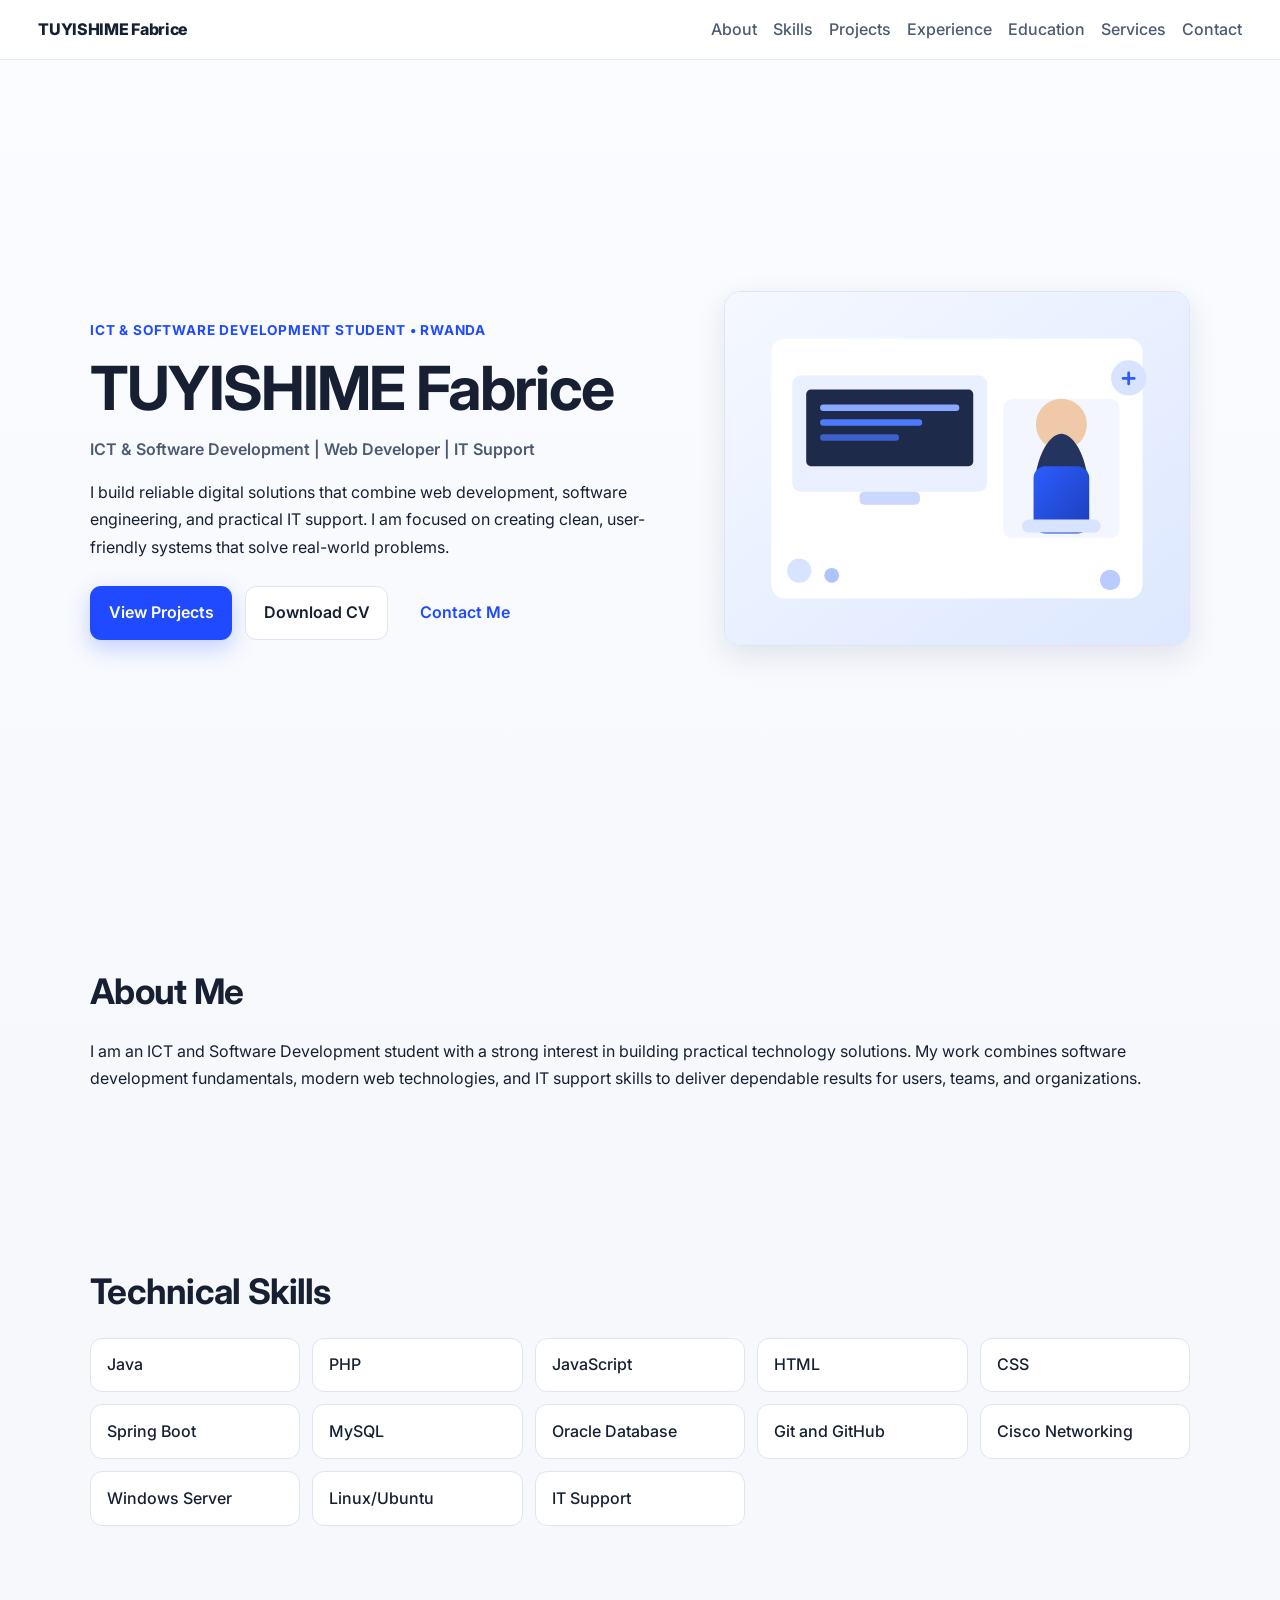
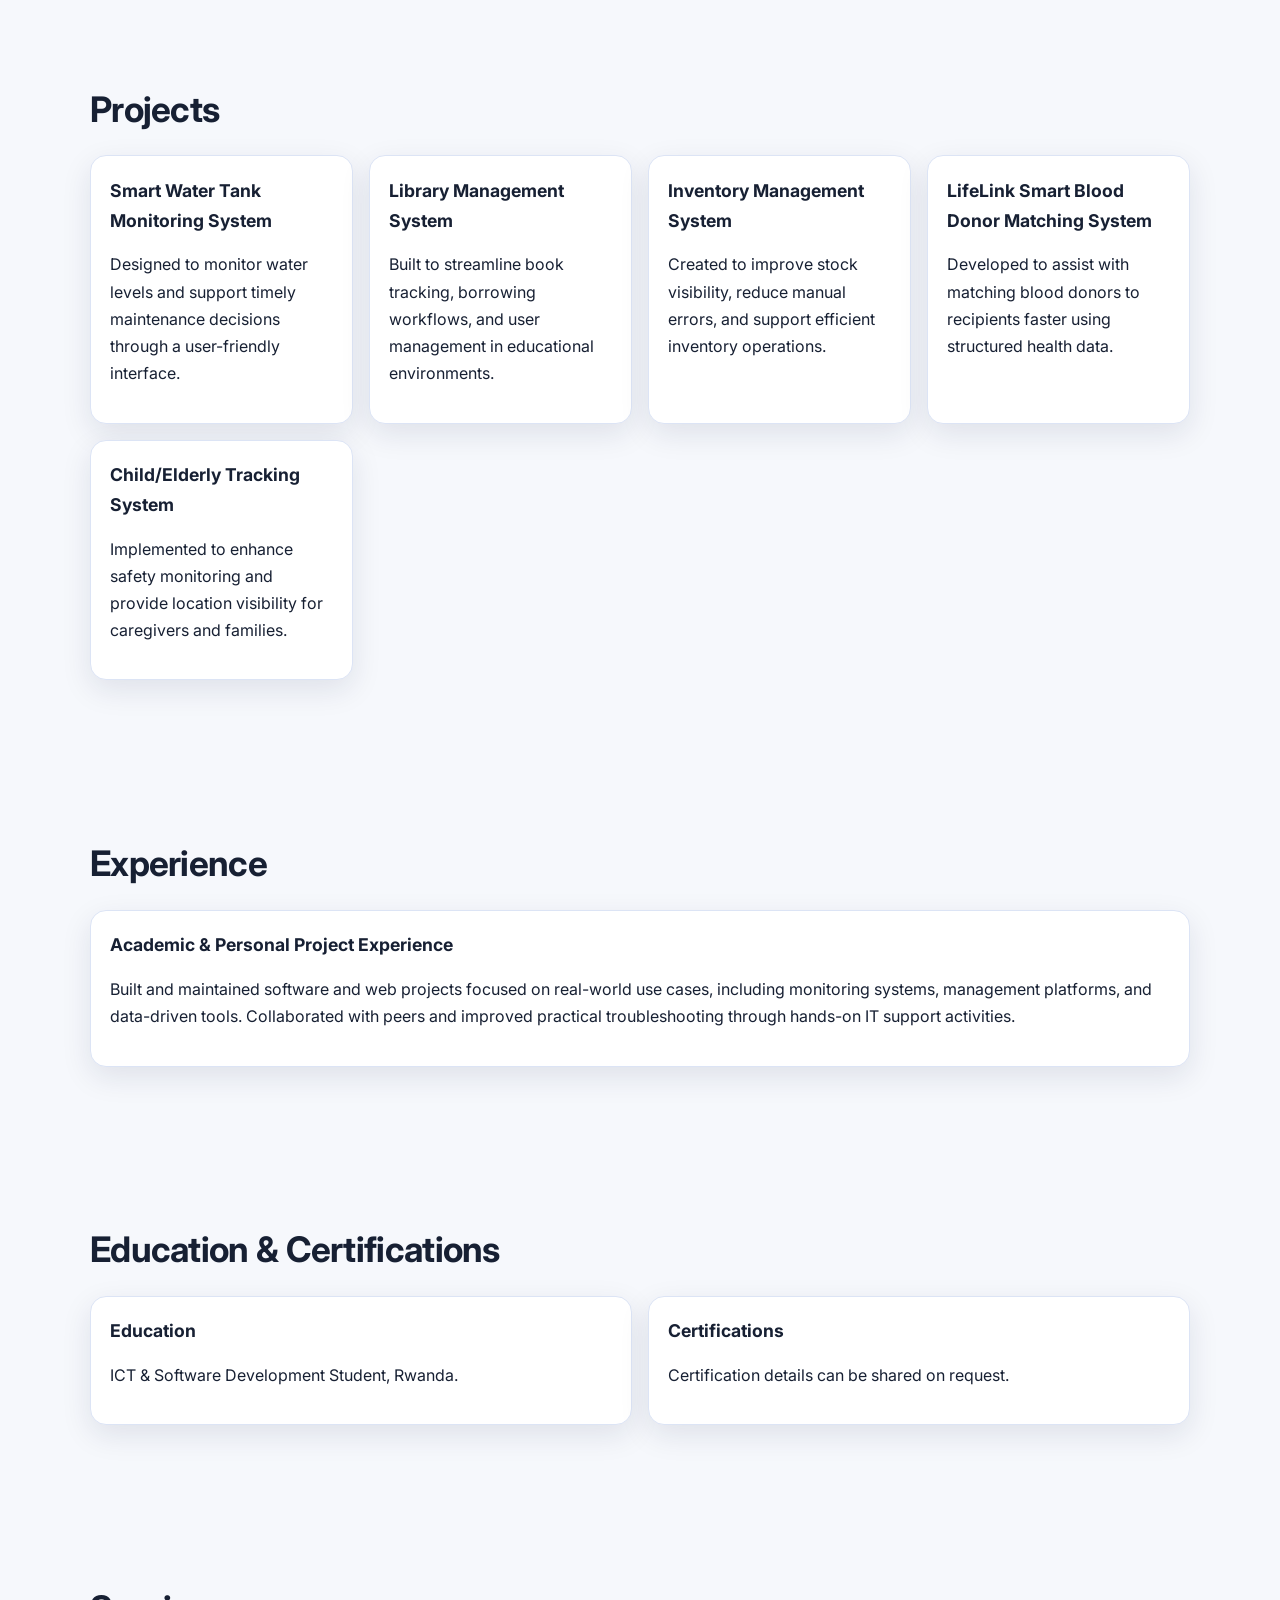
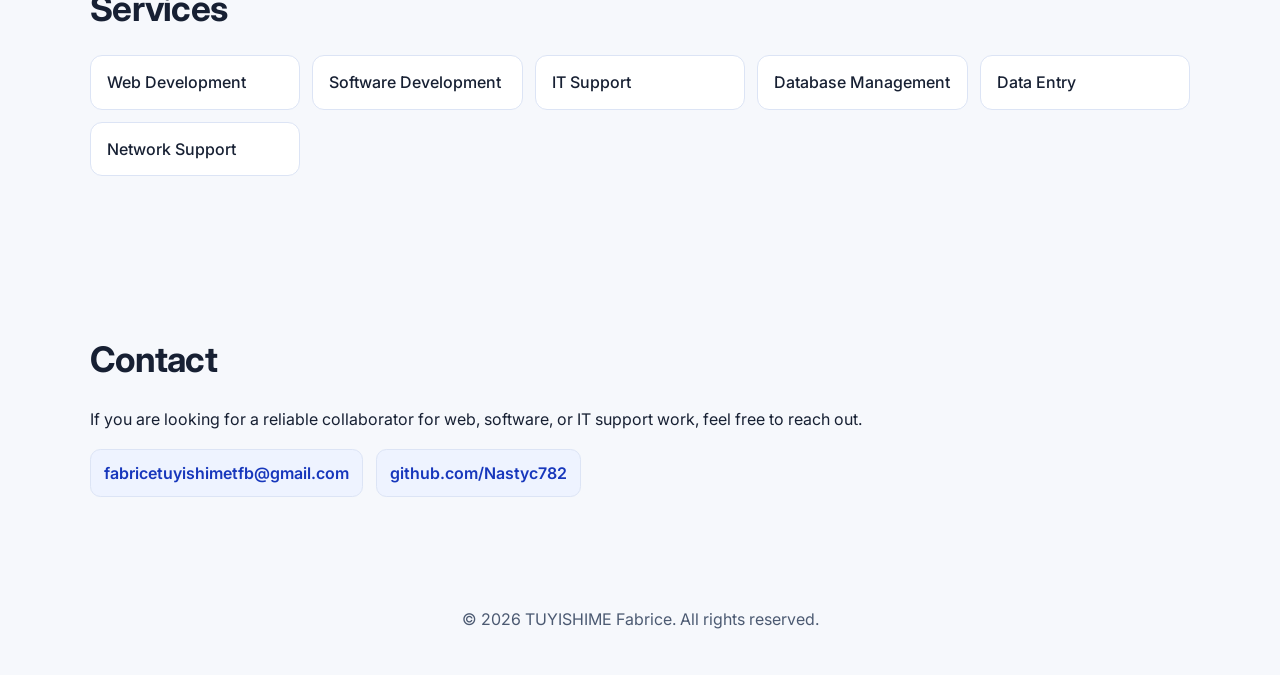
==== index.html @ d722f4a7 "Build responsive portfolio website with required sections Co-authored-by: Nastyc782 <197421012+Nasty" ====
<!DOCTYPE html>
<html lang="en">
<head>
  <meta charset="UTF-8" />
  <meta name="viewport" content="width=device-width, initial-scale=1.0" />
  <title>TUYISHIME Fabrice | ICT & Software Development Portfolio</title>
  <meta
    name="description"
    content="Professional portfolio of TUYISHIME Fabrice, ICT & Software Development student and web developer from Rwanda."
  />
  <link rel="preconnect" href="https://fonts.googleapis.com" />
  <link rel="preconnect" href="https://fonts.gstatic.com" crossorigin />
  <link
    href="https://fonts.googleapis.com/css2?family=Inter:wght@400;500;600;700;800&display=swap"
    rel="stylesheet"
  />
  <link rel="stylesheet" href="style.css" />
</head>
<body>
  <header class="site-header">
    <a class="brand" href="#hero">TUYISHIME Fabrice</a>
    <button class="menu-toggle" type="button" aria-expanded="false" aria-controls="primary-nav" aria-label="Toggle navigation">
      <span></span><span></span><span></span>
    </button>
    <nav id="primary-nav" class="primary-nav" aria-label="Primary">
      <a href="#about">About</a>
      <a href="#skills">Skills</a>
      <a href="#projects">Projects</a>
      <a href="#experience">Experience</a>
      <a href="#education">Education</a>
      <a href="#services">Services</a>
      <a href="#contact">Contact</a>
    </nav>
  </header>

  <main>
    <section id="hero" class="hero section">
      <div class="hero-content reveal">
        <p class="eyebrow">ICT & Software Development Student • Rwanda</p>
        <h1>TUYISHIME Fabrice</h1>
        <p class="role">ICT &amp; Software Development | Web Developer | IT Support</p>
        <p>
          I build reliable digital solutions that combine web development, software engineering, and practical IT support.
          I am focused on creating clean, user-friendly systems that solve real-world problems.
        </p>
        <div class="hero-actions">
          <a class="btn btn-primary" href="#projects">View Projects</a>
          <a class="btn btn-secondary" href="assets/TUYISHIME_Fabrice_CV.pdf" download>Download CV</a>
          <a class="btn btn-ghost" href="#contact">Contact Me</a>
        </div>
      </div>
      <div class="hero-image reveal" aria-hidden="true">
        <img src="assets/images/professional-it-office.svg" alt="TUYISHIME Fabrice in a professional IT office environment" />
      </div>
    </section>

    <section id="about" class="section reveal">
      <h2>About Me</h2>
      <p>
        I am an ICT and Software Development student with a strong interest in building practical technology solutions.
        My work combines software development fundamentals, modern web technologies, and IT support skills to deliver
        dependable results for users, teams, and organizations.
      </p>
    </section>

    <section id="skills" class="section reveal">
      <h2>Technical Skills</h2>
      <ul class="skills-grid">
        <li>Java</li>
        <li>PHP</li>
        <li>JavaScript</li>
        <li>HTML</li>
        <li>CSS</li>
        <li>Spring Boot</li>
        <li>MySQL</li>
        <li>Oracle Database</li>
        <li>Git and GitHub</li>
        <li>Cisco Networking</li>
        <li>Windows Server</li>
        <li>Linux/Ubuntu</li>
        <li>IT Support</li>
      </ul>
    </section>

    <section id="projects" class="section reveal">
      <h2>Projects</h2>
      <div class="cards-grid">
        <article class="card">
          <h3>Smart Water Tank Monitoring System</h3>
          <p>Designed to monitor water levels and support timely maintenance decisions through a user-friendly interface.</p>
        </article>
        <article class="card">
          <h3>Library Management System</h3>
          <p>Built to streamline book tracking, borrowing workflows, and user management in educational environments.</p>
        </article>
        <article class="card">
          <h3>Inventory Management System</h3>
          <p>Created to improve stock visibility, reduce manual errors, and support efficient inventory operations.</p>
        </article>
        <article class="card">
          <h3>LifeLink Smart Blood Donor Matching System</h3>
          <p>Developed to assist with matching blood donors to recipients faster using structured health data.</p>
        </article>
        <article class="card">
          <h3>Child/Elderly Tracking System</h3>
          <p>Implemented to enhance safety monitoring and provide location visibility for caregivers and families.</p>
        </article>
      </div>
    </section>

    <section id="experience" class="section reveal">
      <h2>Experience</h2>
      <div class="card">
        <h3>Academic &amp; Personal Project Experience</h3>
        <p>
          Built and maintained software and web projects focused on real-world use cases, including monitoring systems,
          management platforms, and data-driven tools. Collaborated with peers and improved practical troubleshooting
          through hands-on IT support activities.
        </p>
      </div>
    </section>

    <section id="education" class="section reveal">
      <h2>Education &amp; Certifications</h2>
      <div class="cards-grid">
        <article class="card">
          <h3>Education</h3>
          <p>ICT &amp; Software Development Student, Rwanda.</p>
        </article>
        <article class="card">
          <h3>Certifications</h3>
          <p>Certification details can be shared on request.</p>
        </article>
      </div>
    </section>

    <section id="services" class="section reveal">
      <h2>Services</h2>
      <ul class="services-list">
        <li>Web Development</li>
        <li>Software Development</li>
        <li>IT Support</li>
        <li>Database Management</li>
        <li>Data Entry</li>
        <li>Network Support</li>
      </ul>
    </section>

    <section id="contact" class="section reveal">
      <h2>Contact</h2>
      <p>If you are looking for a reliable collaborator for web, software, or IT support work, feel free to reach out.</p>
      <div class="contact-links">
        <a href="mailto:fabricetuyishimetfb@gmail.com">fabricetuyishimetfb@gmail.com</a>
        <a href="https://github.com/Nastyc782" target="_blank" rel="noreferrer">github.com/Nastyc782</a>
      </div>
    </section>
  </main>

  <footer class="site-footer">
    <p>© <span id="year"></span> TUYISHIME Fabrice. All rights reserved.</p>
  </footer>

  <script src="script.js" defer></script>
</body>
</html>
---- style.css ----
:root {
  color-scheme: light;
  --bg: #f6f8fc;
  --surface: #ffffff;
  --surface-alt: #eef3ff;
  --text: #172033;
  --text-soft: #4c5a72;
  --primary: #1f4aff;
  --primary-dark: #1737bc;
  --border: #dce4f5;
  --shadow: 0 10px 30px rgba(15, 31, 72, 0.1);
}

* {
  box-sizing: border-box;
}

html {
  scroll-behavior: smooth;
}

body {
  margin: 0;
  font-family: "Inter", system-ui, -apple-system, BlinkMacSystemFont, "Segoe UI", sans-serif;
  color: var(--text);
  background: linear-gradient(180deg, #fbfcff 0%, var(--bg) 30%, var(--bg) 100%);
  line-height: 1.7;
}

a {
  color: inherit;
  text-decoration: none;
}

.site-header {
  position: sticky;
  top: 0;
  z-index: 1000;
  display: flex;
  align-items: center;
  justify-content: space-between;
  gap: 1rem;
  padding: 1rem clamp(1rem, 3vw, 3rem);
  border-bottom: 1px solid rgba(220, 228, 245, 0.8);
  background: rgba(255, 255, 255, 0.92);
  backdrop-filter: blur(8px);
}

.brand {
  font-weight: 800;
  letter-spacing: -0.02em;
}

.primary-nav {
  display: flex;
  flex-wrap: wrap;
  justify-content: flex-end;
  gap: 1rem;
}

.primary-nav a {
  color: var(--text-soft);
  font-weight: 500;
  transition: color 0.2s ease;
}

.primary-nav a:hover,
.primary-nav a:focus-visible {
  color: var(--primary);
}

.menu-toggle {
  display: none;
  background: none;
  border: 0;
  padding: 0.2rem;
}

.menu-toggle span {
  display: block;
  width: 1.45rem;
  height: 2px;
  margin: 0.28rem 0;
  background: var(--text);
}

.section {
  width: min(1100px, 92vw);
  margin: 0 auto;
  padding: clamp(2.8rem, 6vw, 5rem) 0;
}

.section h2 {
  margin-top: 0;
  margin-bottom: 1rem;
  font-size: clamp(1.7rem, 2.8vw, 2.2rem);
  letter-spacing: -0.02em;
}

.hero {
  display: grid;
  grid-template-columns: 1.25fr 1fr;
  align-items: center;
  gap: clamp(1.5rem, 4vw, 3.5rem);
  min-height: calc(100vh - 75px);
}

.eyebrow {
  color: var(--primary);
  font-weight: 700;
  text-transform: uppercase;
  font-size: 0.85rem;
  letter-spacing: 0.06em;
}

h1 {
  margin: 0;
  font-size: clamp(2.1rem, 5vw, 3.8rem);
  line-height: 1.08;
  letter-spacing: -0.03em;
}

.role {
  margin: 0.9rem 0;
  font-weight: 600;
  color: var(--text-soft);
}

.hero-actions {
  margin-top: 1.6rem;
  display: flex;
  flex-wrap: wrap;
  gap: 0.8rem;
}

.btn {
  display: inline-flex;
  align-items: center;
  justify-content: center;
  padding: 0.75rem 1.1rem;
  border-radius: 0.7rem;
  border: 1px solid transparent;
  font-weight: 600;
  transition: transform 0.2s ease, box-shadow 0.2s ease, background-color 0.2s ease;
}

.btn:hover,
.btn:focus-visible {
  transform: translateY(-1px);
}

.btn-primary {
  background: var(--primary);
  color: #fff;
  box-shadow: 0 8px 22px rgba(31, 74, 255, 0.25);
}

.btn-primary:hover,
.btn-primary:focus-visible {
  background: var(--primary-dark);
}

.btn-secondary {
  border-color: var(--border);
  background: var(--surface);
}

.btn-ghost {
  color: var(--primary);
  background: transparent;
}

.hero-image img {
  width: 100%;
  border-radius: 1rem;
  box-shadow: var(--shadow);
  border: 1px solid var(--border);
}

.skills-grid,
.services-list {
  list-style: none;
  margin: 0;
  padding: 0;
  display: grid;
  grid-template-columns: repeat(auto-fit, minmax(180px, 1fr));
  gap: 0.75rem;
}

.skills-grid li,
.services-list li {
  background: var(--surface);
  border: 1px solid var(--border);
  border-radius: 0.75rem;
  padding: 0.8rem 1rem;
  font-weight: 500;
}

.cards-grid {
  display: grid;
  grid-template-columns: repeat(auto-fit, minmax(240px, 1fr));
  gap: 1rem;
}

.card {
  background: var(--surface);
  border: 1px solid var(--border);
  border-radius: 1rem;
  padding: 1.2rem;
  box-shadow: var(--shadow);
}

.card h3 {
  margin-top: 0;
  margin-bottom: 0.6rem;
  font-size: 1.1rem;
}

.contact-links {
  display: flex;
  flex-wrap: wrap;
  gap: 0.85rem;
  margin-top: 1rem;
}

.contact-links a {
  background: var(--surface-alt);
  color: var(--primary-dark);
  border: 1px solid var(--border);
  border-radius: 0.65rem;
  padding: 0.6rem 0.8rem;
  font-weight: 600;
}

.site-footer {
  text-align: center;
  color: var(--text-soft);
  padding: 1rem 0 1.6rem;
}

.reveal {
  opacity: 0;
  transform: translateY(18px);
  transition: opacity 0.55s ease, transform 0.55s ease;
}

.reveal.is-visible {
  opacity: 1;
  transform: translateY(0);
}

@media (max-width: 900px) {
  .hero {
    grid-template-columns: 1fr;
    min-height: auto;
    padding-top: 2.5rem;
  }

  .hero-image {
    order: -1;
  }
}

@media (max-width: 760px) {
  .menu-toggle {
    display: block;
  }

  .primary-nav {
    position: absolute;
    top: 100%;
    left: 0;
    right: 0;
    display: none;
    flex-direction: column;
    align-items: flex-start;
    padding: 1rem;
    background: #fff;
    border-bottom: 1px solid var(--border);
    box-shadow: 0 8px 20px rgba(21, 38, 85, 0.08);
  }

  .primary-nav.open {
    display: flex;
  }
}
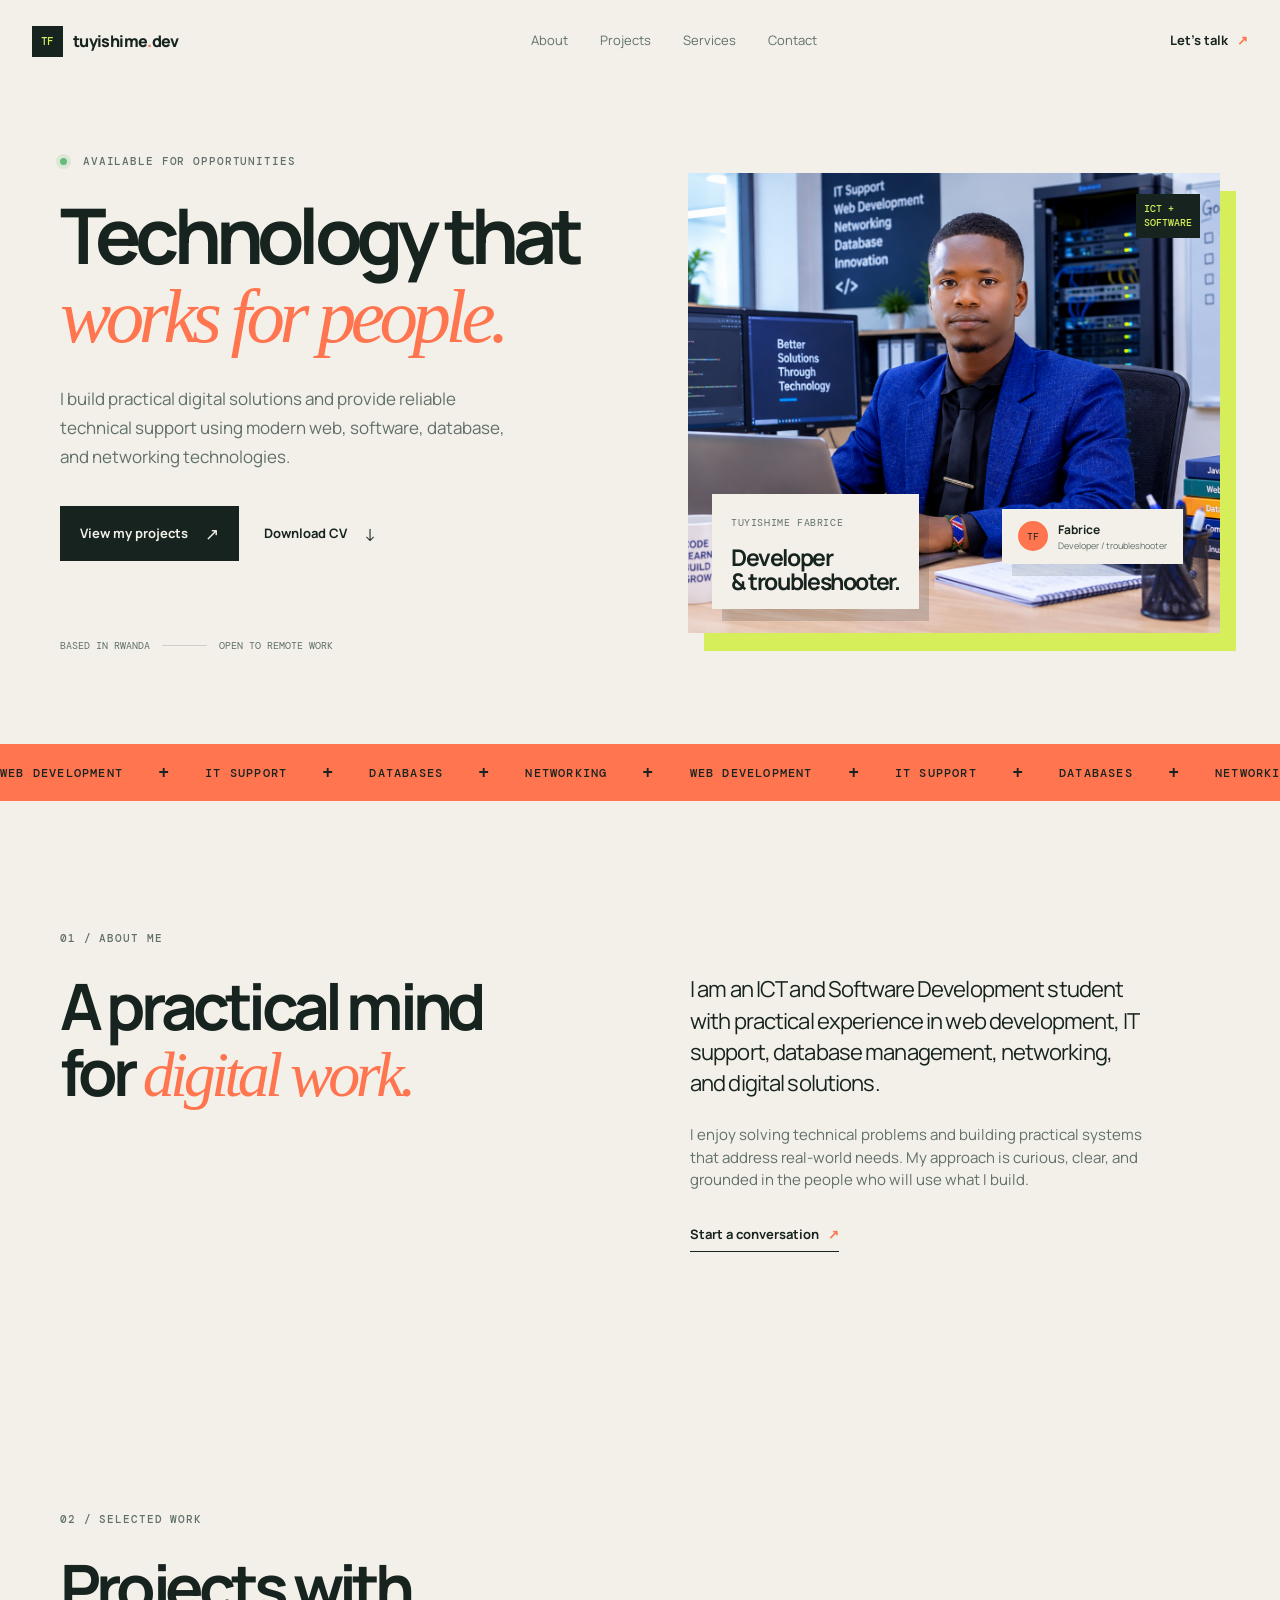
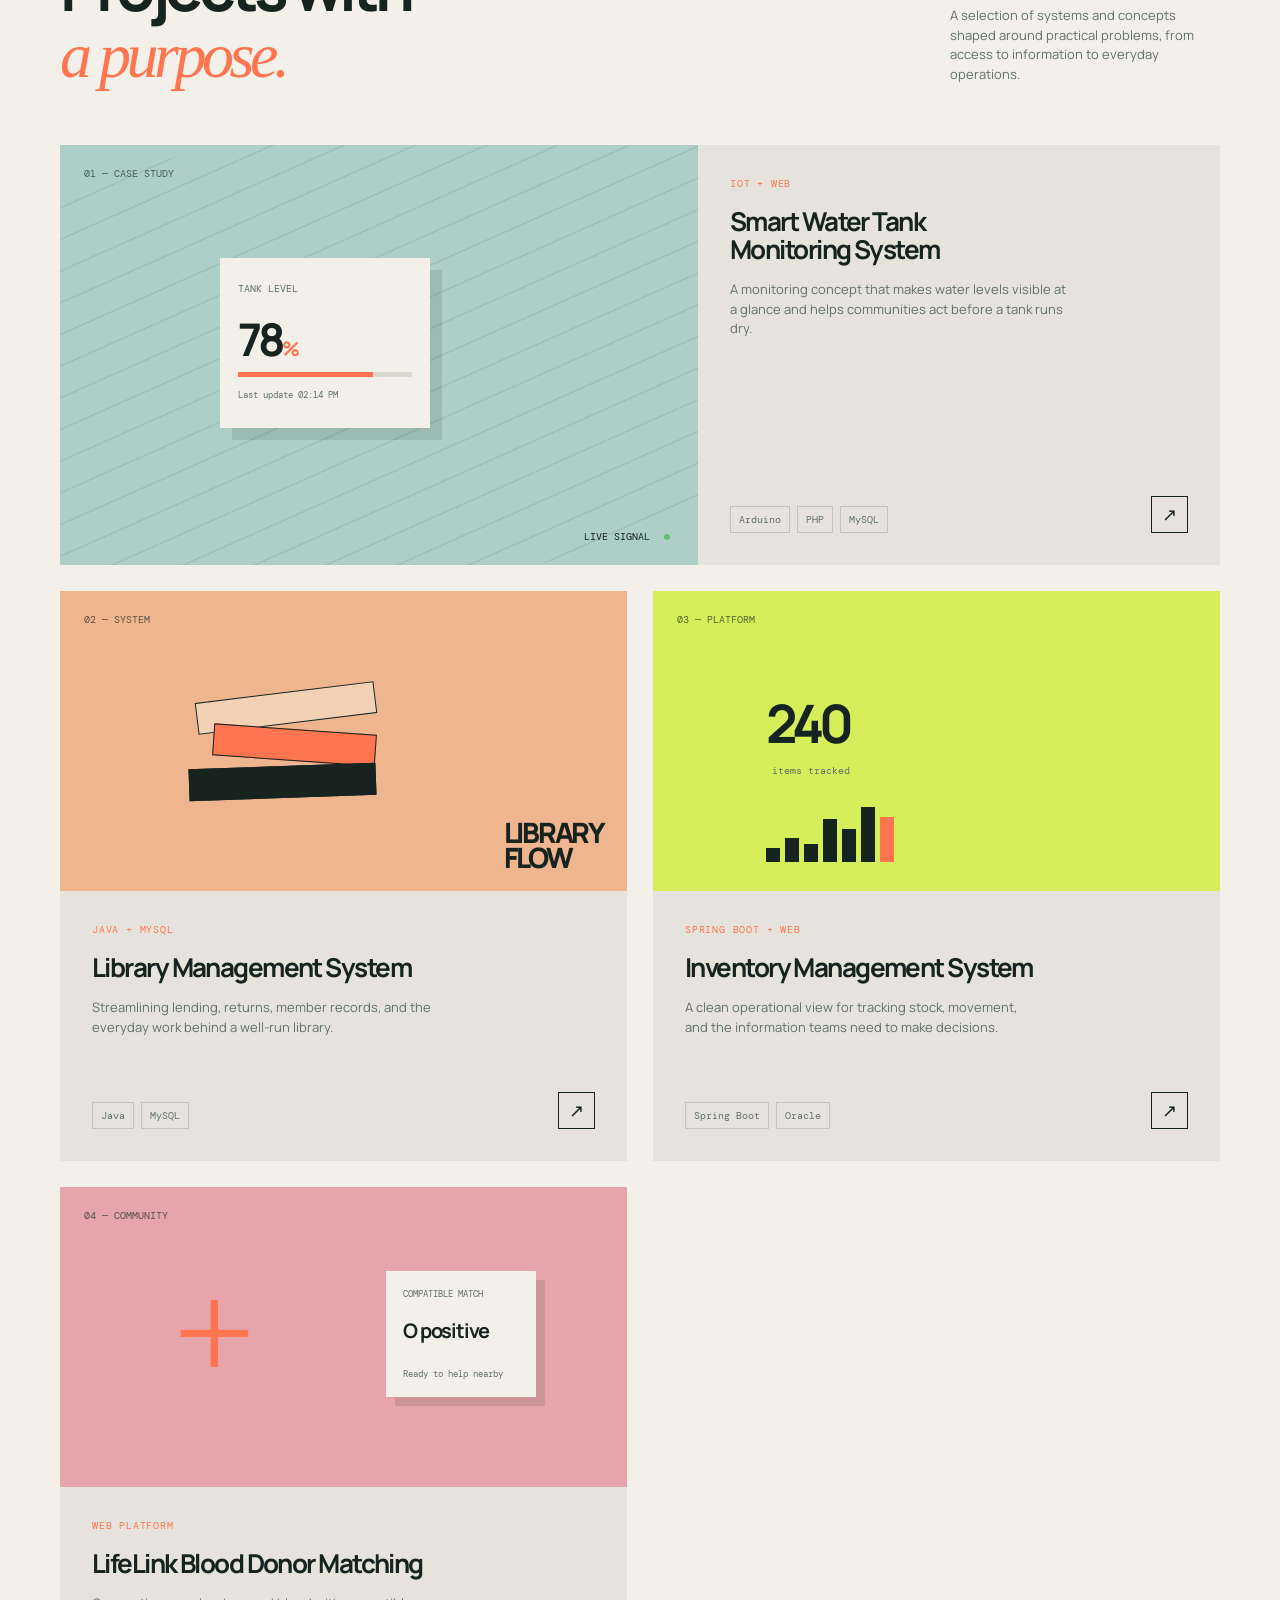
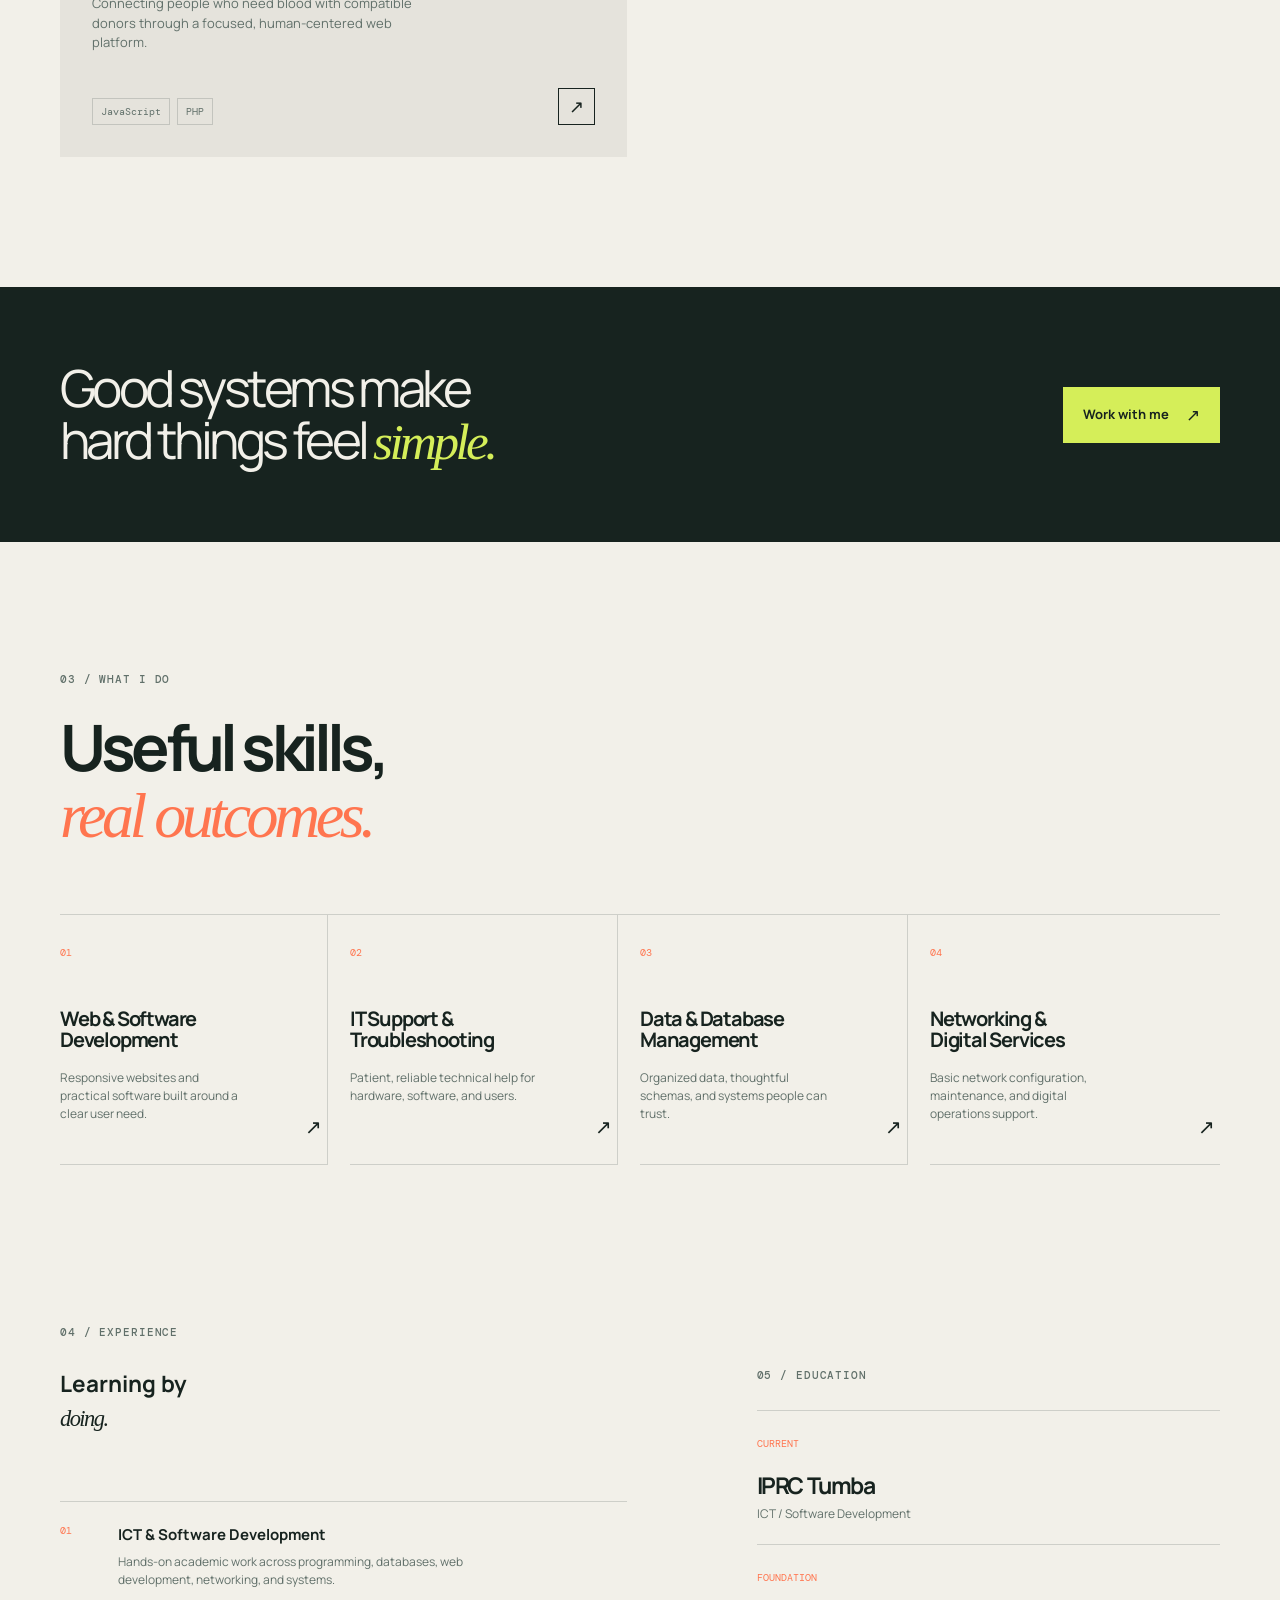
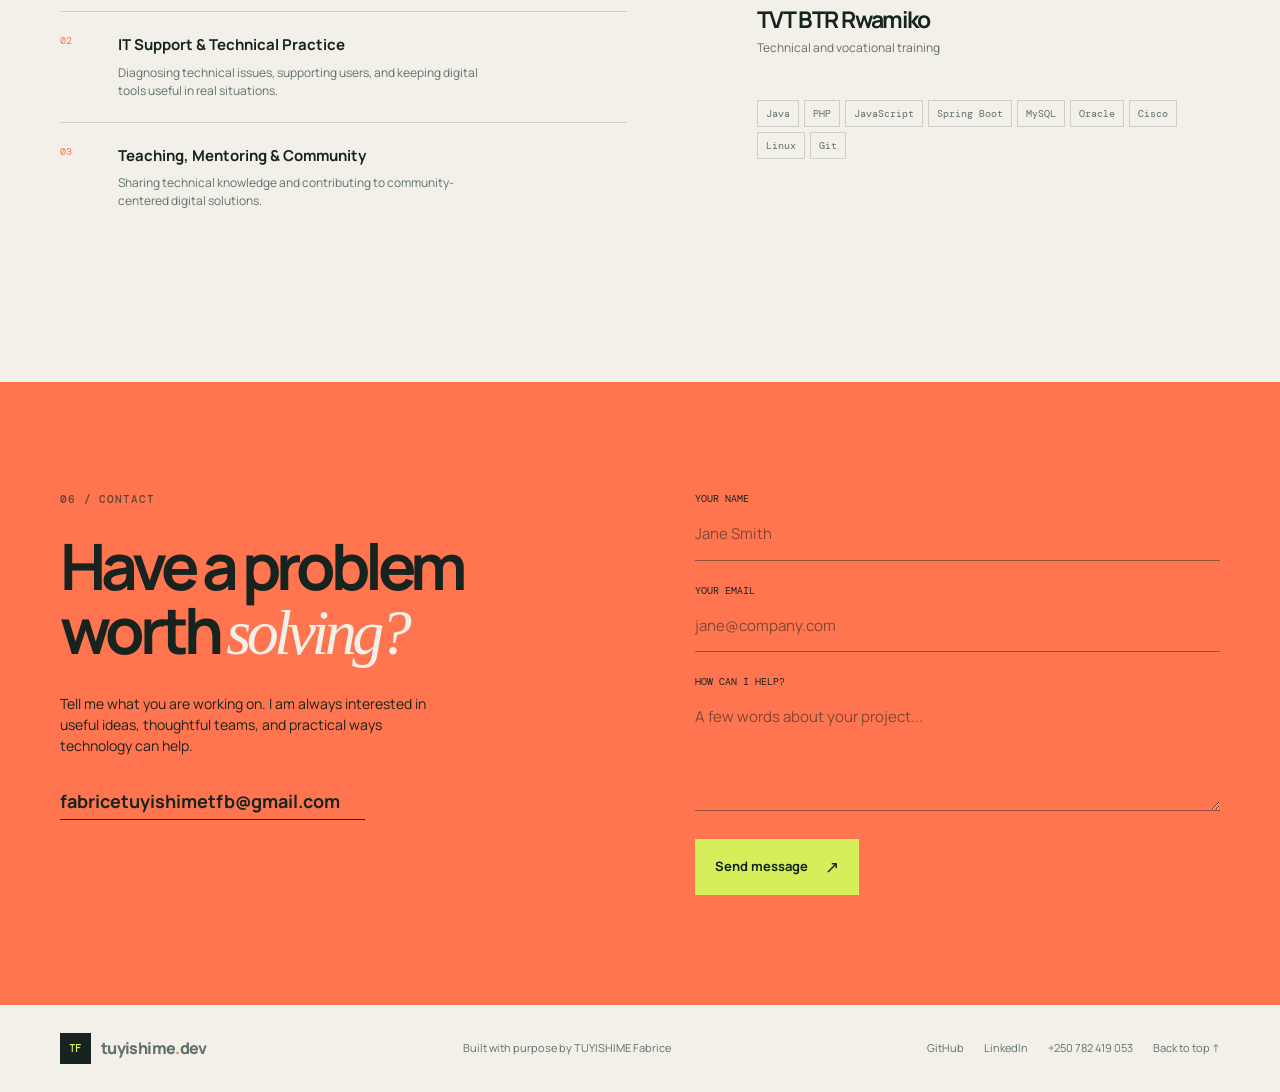
==== commit 35bc42ee: "Initial portfolio website" ====
--- a/index.html
+++ b/index.html
@@ -1,165 +1,80 @@
-<!DOCTYPE html>
+<!doctype html>
 <html lang="en">
 <head>
-  <meta charset="UTF-8" />
-  <meta name="viewport" content="width=device-width, initial-scale=1.0" />
-  <title>TUYISHIME Fabrice | ICT & Software Development Portfolio</title>
-  <meta
-    name="description"
-    content="Professional portfolio of TUYISHIME Fabrice, ICT & Software Development student and web developer from Rwanda."
-  />
-  <link rel="preconnect" href="https://fonts.googleapis.com" />
-  <link rel="preconnect" href="https://fonts.gstatic.com" crossorigin />
-  <link
-    href="https://fonts.googleapis.com/css2?family=Inter:wght@400;500;600;700;800&display=swap"
-    rel="stylesheet"
-  />
-  <link rel="stylesheet" href="style.css" />
+  <meta charset="UTF-8">
+  <meta name="viewport" content="width=device-width, initial-scale=1.0">
+  <meta name="description" content="Portfolio of TUYISHIME Fabrice, ICT and software development student, web developer, and IT support specialist.">
+  <title>TUYISHIME Fabrice | ICT & Software Development</title>
+  <link rel="preconnect" href="https://fonts.googleapis.com">
+  <link rel="preconnect" href="https://fonts.gstatic.com" crossorigin>
+  <link href="https://fonts.googleapis.com/css2?family=DM+Mono:wght@400;500&family=Manrope:wght@400;500;600;700;800&display=swap" rel="stylesheet">
+  <link rel="stylesheet" href="styles.css">
 </head>
 <body>
   <header class="site-header">
-    <a class="brand" href="#hero">TUYISHIME Fabrice</a>
-    <button class="menu-toggle" type="button" aria-expanded="false" aria-controls="primary-nav" aria-label="Toggle navigation">
-      <span></span><span></span><span></span>
-    </button>
-    <nav id="primary-nav" class="primary-nav" aria-label="Primary">
+    <a class="brand" href="#top" aria-label="TUYISHIME Fabrice home"><span class="brand-mark">TF</span><span>tuyishime<span class="brand-dot">.</span>dev</span></a>
+    <nav class="site-nav" aria-label="Main navigation">
       <a href="#about">About</a>
-      <a href="#skills">Skills</a>
       <a href="#projects">Projects</a>
-      <a href="#experience">Experience</a>
-      <a href="#education">Education</a>
       <a href="#services">Services</a>
       <a href="#contact">Contact</a>
     </nav>
+    <a class="header-cta" href="mailto:fabricetuyishimetfb@gmail.com">Let's talk <span>↗</span></a>
   </header>
 
-  <main>
-    <section id="hero" class="hero section">
-      <div class="hero-content reveal">
-        <p class="eyebrow">ICT & Software Development Student • Rwanda</p>
-        <h1>TUYISHIME Fabrice</h1>
-        <p class="role">ICT &amp; Software Development | Web Developer | IT Support</p>
-        <p>
-          I build reliable digital solutions that combine web development, software engineering, and practical IT support.
-          I am focused on creating clean, user-friendly systems that solve real-world problems.
-        </p>
+  <main id="top">
+    <section class="hero section-shell">
+      <div class="hero-copy reveal">
+        <p class="eyebrow"><span class="status-dot"></span> Available for opportunities</p>
+        <h1>Technology that<br><em>works for people.</em></h1>
+        <p class="hero-intro">I build practical digital solutions and provide reliable technical support using modern web, software, database, and networking technologies.</p>
         <div class="hero-actions">
-          <a class="btn btn-primary" href="#projects">View Projects</a>
-          <a class="btn btn-secondary" href="assets/TUYISHIME_Fabrice_CV.pdf" download>Download CV</a>
-          <a class="btn btn-ghost" href="#contact">Contact Me</a>
+          <a class="button button-primary" href="#projects">View my projects <span>↗</span></a>
+          <a class="button button-quiet" href="cv.html" target="_blank">Download CV <span>↓</span></a>
         </div>
+        <div class="hero-meta"><span>Based in Rwanda</span><span class="meta-line"></span><span>Open to remote work</span></div>
       </div>
-      <div class="hero-image reveal" aria-hidden="true">
-        <img src="assets/images/professional-it-office.svg" alt="TUYISHIME Fabrice in a professional IT office environment" />
+      <div class="hero-visual hero-photo reveal reveal-delay" aria-label="Portrait of TUYISHIME Fabrice working at a computer">
+        <img src="foto.png" alt="TUYISHIME Fabrice working at a laptop in a technology workspace">
+        <div class="photo-overlay"><span class="card-label">TUYISHIME FABRICE</span><strong>Developer<br>& troubleshooter.</strong></div>
+        <div class="visual-card visual-card-float"><span class="mini-avatar">TF</span><span><strong>Fabrice</strong><small>Developer / troubleshooter</small></span></div>
+        <div class="visual-tag">ICT +<br>SOFTWARE</div>
       </div>
     </section>
 
-    <section id="about" class="section reveal">
-      <h2>About Me</h2>
-      <p>
-        I am an ICT and Software Development student with a strong interest in building practical technology solutions.
-        My work combines software development fundamentals, modern web technologies, and IT support skills to deliver
-        dependable results for users, teams, and organizations.
-      </p>
+    <section class="ticker" aria-label="Areas of expertise"><div class="ticker-track"><span>WEB DEVELOPMENT</span><i>+</i><span>IT SUPPORT</span><i>+</i><span>DATABASES</span><i>+</i><span>NETWORKING</span><i>+</i><span>WEB DEVELOPMENT</span><i>+</i><span>IT SUPPORT</span><i>+</i><span>DATABASES</span><i>+</i><span>NETWORKING</span><i>+</i></div></section>
+
+    <section class="content-section section-shell about-section" id="about">
+      <div class="section-heading reveal"><p class="eyebrow">01 / About me</p><h2>A practical mind<br>for <em>digital work.</em></h2></div>
+      <div class="about-body reveal reveal-delay"><p class="large-copy">I am an ICT and Software Development student with practical experience in web development, IT support, database management, networking, and digital solutions.</p><p>I enjoy solving technical problems and building practical systems that address real-world needs. My approach is curious, clear, and grounded in the people who will use what I build.</p><a class="text-link" href="#contact">Start a conversation <span>↗</span></a></div>
     </section>
 
-    <section id="skills" class="section reveal">
-      <h2>Technical Skills</h2>
-      <ul class="skills-grid">
-        <li>Java</li>
-        <li>PHP</li>
-        <li>JavaScript</li>
-        <li>HTML</li>
-        <li>CSS</li>
-        <li>Spring Boot</li>
-        <li>MySQL</li>
-        <li>Oracle Database</li>
-        <li>Git and GitHub</li>
-        <li>Cisco Networking</li>
-        <li>Windows Server</li>
-        <li>Linux/Ubuntu</li>
-        <li>IT Support</li>
-      </ul>
-    </section>
-
-    <section id="projects" class="section reveal">
-      <h2>Projects</h2>
-      <div class="cards-grid">
-        <article class="card">
-          <h3>Smart Water Tank Monitoring System</h3>
-          <p>Designed to monitor water levels and support timely maintenance decisions through a user-friendly interface.</p>
-        </article>
-        <article class="card">
-          <h3>Library Management System</h3>
-          <p>Built to streamline book tracking, borrowing workflows, and user management in educational environments.</p>
-        </article>
-        <article class="card">
-          <h3>Inventory Management System</h3>
-          <p>Created to improve stock visibility, reduce manual errors, and support efficient inventory operations.</p>
-        </article>
-        <article class="card">
-          <h3>LifeLink Smart Blood Donor Matching System</h3>
-          <p>Developed to assist with matching blood donors to recipients faster using structured health data.</p>
-        </article>
-        <article class="card">
-          <h3>Child/Elderly Tracking System</h3>
-          <p>Implemented to enhance safety monitoring and provide location visibility for caregivers and families.</p>
-        </article>
+    <section class="content-section section-shell" id="projects">
+      <div class="section-heading projects-heading reveal"><div><p class="eyebrow">02 / Selected work</p><h2>Projects with<br><em>a purpose.</em></h2></div><p class="section-note">A selection of systems and concepts shaped around practical problems, from access to information to everyday operations.</p></div>
+      <div class="project-list">
+        <article class="project-card project-card-feature reveal"><div class="project-visual water-visual"><div class="water-lines"></div><span class="visual-index">01 — CASE STUDY</span><div class="dashboard-widget"><span class="widget-title">TANK LEVEL</span><strong>78<small>%</small></strong><span class="widget-bar"><i></i></span><span class="widget-foot">Last update 02:14 PM</span></div><div class="signal">LIVE SIGNAL <b></b></div></div><div class="project-info"><div><p class="project-type">IoT + Web</p><h3>Smart Water Tank<br>Monitoring System</h3></div><p class="project-description">A monitoring concept that makes water levels visible at a glance and helps communities act before a tank runs dry.</p><div class="project-footer"><div class="tech-list"><span>Arduino</span><span>PHP</span><span>MySQL</span></div><a class="round-link" href="https://github.com/Nastyc782" target="_blank" rel="noopener" aria-label="View Smart Water Tank project on GitHub">↗</a></div></div></article>
+        <article class="project-card reveal"><div class="project-visual library-visual"><span class="visual-index">02 — SYSTEM</span><div class="book-stack"><i></i><i></i><i></i></div><span class="visual-word">LIBRARY<br>FLOW</span></div><div class="project-info"><p class="project-type">Java + MySQL</p><h3>Library Management System</h3><p class="project-description">Streamlining lending, returns, member records, and the everyday work behind a well-run library.</p><div class="project-footer"><div class="tech-list"><span>Java</span><span>MySQL</span></div><a class="round-link" href="https://github.com/Nastyc782" target="_blank" rel="noopener" aria-label="View Library Management project on GitHub">↗</a></div></div></article>
+        <article class="project-card reveal"><div class="project-visual inventory-visual"><span class="visual-index">03 — PLATFORM</span><div class="inventory-number">240<small>items tracked</small></div><div class="inventory-chart"><i></i><i></i><i></i><i></i><i></i><i></i><i></i></div></div><div class="project-info"><p class="project-type">Spring Boot + Web</p><h3>Inventory Management System</h3><p class="project-description">A clean operational view for tracking stock, movement, and the information teams need to make decisions.</p><div class="project-footer"><div class="tech-list"><span>Spring Boot</span><span>Oracle</span></div><a class="round-link" href="https://github.com/Nastyc782" target="_blank" rel="noopener" aria-label="View Inventory Management project on GitHub">↗</a></div></div></article>
+        <article class="project-card reveal"><div class="project-visual lifelink-visual"><span class="visual-index">04 — COMMUNITY</span><div class="lifelink-cross">+</div><div class="match-card"><span>COMPATIBLE MATCH</span><strong>O positive</strong><small>Ready to help nearby</small></div></div><div class="project-info"><p class="project-type">Web platform</p><h3>LifeLink Blood Donor Matching</h3><p class="project-description">Connecting people who need blood with compatible donors through a focused, human-centered web platform.</p><div class="project-footer"><div class="tech-list"><span>JavaScript</span><span>PHP</span></div><a class="round-link" href="https://github.com/Nastyc782" target="_blank" rel="noopener" aria-label="View LifeLink project on GitHub">↗</a></div></div></article>
       </div>
     </section>
 
-    <section id="experience" class="section reveal">
-      <h2>Experience</h2>
-      <div class="card">
-        <h3>Academic &amp; Personal Project Experience</h3>
-        <p>
-          Built and maintained software and web projects focused on real-world use cases, including monitoring systems,
-          management platforms, and data-driven tools. Collaborated with peers and improved practical troubleshooting
-          through hands-on IT support activities.
-        </p>
-      </div>
+    <section class="marquee-callout"><div class="section-shell callout-inner"><p>Good systems make<br>hard things feel <em>simple.</em></p><a class="button button-light" href="#contact">Work with me <span>↗</span></a></div></section>
+
+    <section class="content-section section-shell services-section" id="services">
+      <div class="section-heading reveal"><p class="eyebrow">03 / What I do</p><h2>Useful skills,<br><em>real outcomes.</em></h2></div>
+      <div class="service-grid reveal reveal-delay"><div class="service-item"><span class="service-number">01</span><h3>Web & Software<br>Development</h3><p>Responsive websites and practical software built around a clear user need.</p><span class="service-arrow">↗</span></div><div class="service-item"><span class="service-number">02</span><h3>IT Support &<br>Troubleshooting</h3><p>Patient, reliable technical help for hardware, software, and users.</p><span class="service-arrow">↗</span></div><div class="service-item"><span class="service-number">03</span><h3>Data & Database<br>Management</h3><p>Organized data, thoughtful schemas, and systems people can trust.</p><span class="service-arrow">↗</span></div><div class="service-item"><span class="service-number">04</span><h3>Networking &<br>Digital Services</h3><p>Basic network configuration, maintenance, and digital operations support.</p><span class="service-arrow">↗</span></div></div>
     </section>
 
-    <section id="education" class="section reveal">
-      <h2>Education &amp; Certifications</h2>
-      <div class="cards-grid">
-        <article class="card">
-          <h3>Education</h3>
-          <p>ICT &amp; Software Development Student, Rwanda.</p>
-        </article>
-        <article class="card">
-          <h3>Certifications</h3>
-          <p>Certification details can be shared on request.</p>
-        </article>
-      </div>
+    <section class="split-section section-shell">
+      <div class="experience-panel reveal"><p class="eyebrow">04 / Experience</p><h2>Learning by<br><em>doing.</em></h2><div class="timeline"><div class="timeline-item"><span>01</span><div><h3>ICT & Software Development</h3><p>Hands-on academic work across programming, databases, web development, networking, and systems.</p></div></div><div class="timeline-item"><span>02</span><div><h3>IT Support & Technical Practice</h3><p>Diagnosing technical issues, supporting users, and keeping digital tools useful in real situations.</p></div></div><div class="timeline-item"><span>03</span><div><h3>Teaching, Mentoring & Community</h3><p>Sharing technical knowledge and contributing to community-centered digital solutions.</p></div></div></div></div>
+      <div class="education-panel reveal reveal-delay"><p class="eyebrow">05 / Education</p><div class="education-entry"><span class="edu-year">CURRENT</span><h3>IPRC Tumba</h3><p>ICT / Software Development</p></div><div class="education-entry"><span class="edu-year">FOUNDATION</span><h3>TVT BTR Rwamiko</h3><p>Technical and vocational training</p></div><div class="skill-cloud"><span>Java</span><span>PHP</span><span>JavaScript</span><span>Spring Boot</span><span>MySQL</span><span>Oracle</span><span>Cisco</span><span>Linux</span><span>Git</span></div></div>
     </section>
 
-    <section id="services" class="section reveal">
-      <h2>Services</h2>
-      <ul class="services-list">
-        <li>Web Development</li>
-        <li>Software Development</li>
-        <li>IT Support</li>
-        <li>Database Management</li>
-        <li>Data Entry</li>
-        <li>Network Support</li>
-      </ul>
-    </section>
-
-    <section id="contact" class="section reveal">
-      <h2>Contact</h2>
-      <p>If you are looking for a reliable collaborator for web, software, or IT support work, feel free to reach out.</p>
-      <div class="contact-links">
-        <a href="mailto:fabricetuyishimetfb@gmail.com">fabricetuyishimetfb@gmail.com</a>
-        <a href="https://github.com/Nastyc782" target="_blank" rel="noreferrer">github.com/Nastyc782</a>
-      </div>
-    </section>
+    <section class="contact-section" id="contact"><div class="section-shell contact-inner"><div class="contact-copy reveal"><p class="eyebrow">06 / Contact</p><h2>Have a problem<br>worth <em>solving?</em></h2><p>Tell me what you are working on. I am always interested in useful ideas, thoughtful teams, and practical ways technology can help.</p><a class="email-link" href="mailto:fabricetuyishimetfb@gmail.com">fabricetuyishimetfb@gmail.com <span>↗</span></a></div><form class="contact-form reveal reveal-delay" action="mailto:fabricetuyishimetfb@gmail.com" method="post" enctype="text/plain"><label for="name">Your name</label><input id="name" name="name" type="text" placeholder="Jane Smith" required><label for="email">Your email</label><input id="email" name="email" type="email" placeholder="jane@company.com" required><label for="message">How can I help?</label><textarea id="message" name="message" rows="4" placeholder="A few words about your project..."></textarea><button class="button button-light" type="submit">Send message <span>↗</span></button></form></div></section>
   </main>
 
-  <footer class="site-footer">
-    <p>© <span id="year"></span> TUYISHIME Fabrice. All rights reserved.</p>
-  </footer>
-
-  <script src="script.js" defer></script>
+  <footer class="site-footer section-shell"><a class="brand" href="#top"><span class="brand-mark">TF</span><span>tuyishime<span class="brand-dot">.</span>dev</span></a><p>Built with purpose by TUYISHIME Fabrice</p><div class="footer-links"><a href="https://github.com/Nastyc782" target="_blank" rel="noopener">GitHub</a><a href="https://www.linkedin.com/in/tuyishime-fabrice-4181b743/" target="_blank" rel="noopener">LinkedIn</a><a href="tel:+250782419053">+250 782 419 053</a><a href="#top">Back to top ↑</a></div></footer>
+  <script src="script.js"></script>
 </body>
-</html>
+</html>
--- a/styles.css
+++ b/styles.css
@@ -0,0 +1,10 @@
+/* Hero portrait */
+.hero-photo{background:var(--mint);box-shadow:16px 18px 0 var(--lime)}
+.hero-photo>img{display:block;width:100%;height:100%;min-height:460px;object-fit:cover;object-position:center}
+.photo-overlay{position:absolute;left:24px;bottom:24px;background:var(--paper);padding:16px 19px;box-shadow:10px 12px 0 rgba(23,35,31,.16)}
+.photo-overlay strong{display:block;font-size:23px;line-height:1.05;letter-spacing:-.06em;margin-top:12px}
+.hero-photo .visual-tag{background:var(--ink);color:var(--lime);padding:8px}
+@media(max-width:800px){.hero-photo>img{min-height:390px}}
+@media(max-width:480px){.hero-photo>img{min-height:340px}.photo-overlay{left:14px;bottom:14px;padding:12px 14px}.photo-overlay strong{font-size:19px}.hero-photo .visual-card-float{display:none}}
+/* Design system */
+:root{--ink:#17231f;--muted:#61706a;--paper:#f2f0e9;--lime:#d5ee59;--orange:#ff754f;--mint:#cfe7d8;--line:rgba(23,35,31,.16);--mono:'DM Mono',monospace;--sans:'Manrope',sans-serif}*{box-sizing:border-box}html{scroll-behavior:smooth}body{margin:0;background:var(--paper);color:var(--ink);font-family:var(--sans);font-size:15px;line-height:1.5}a{color:inherit;text-decoration:none}button,input,textarea{font:inherit}.section-shell{width:min(1160px,calc(100% - 64px));margin:0 auto}.site-header{height:82px;display:flex;align-items:center;justify-content:space-between;width:min(1280px,calc(100% - 64px));margin:auto}.brand{display:flex;align-items:center;gap:10px;font-weight:800;letter-spacing:-.04em;font-size:16px}.brand-mark{display:grid;place-items:center;width:31px;height:31px;background:var(--ink);color:var(--lime);font:500 11px var(--mono);letter-spacing:-.07em}.brand-dot{color:var(--orange)}.site-nav{display:flex;gap:32px;color:var(--muted);font-size:13px}.site-nav a:hover,.footer-links a:hover,.text-link:hover{color:var(--orange)}.header-cta{font-size:13px;font-weight:700}.header-cta span,.text-link span,.email-link span{color:var(--orange);margin-left:6px}.hero{min-height:650px;display:grid;grid-template-columns:1.05fr .95fr;align-items:center;gap:40px;padding:72px 0 92px}.eyebrow{font:500 11px var(--mono);letter-spacing:.08em;text-transform:uppercase;color:var(--muted);margin:0 0 28px}.status-dot{display:inline-block;width:7px;height:7px;background:#67bb7a;border-radius:50%;margin-right:8px;box-shadow:0 0 0 4px rgba(103,187,122,.16)}h1,h2,h3,p{margin-top:0}h1{font-size:clamp(48px,6vw,84px);line-height:1.01;letter-spacing:-.075em;margin-bottom:30px;font-weight:700}h1 em,h2 em{font-family:Georgia,serif;font-weight:400;letter-spacing:-.07em}h1 em{color:var(--orange)}.hero-intro{max-width:470px;font-size:17px;line-height:1.7;color:var(--muted);margin-bottom:34px}.hero-actions{display:flex;align-items:center;gap:24px}.button{display:inline-flex;align-items:center;justify-content:center;gap:17px;border:1px solid var(--ink);padding:14px 19px;font-weight:700;font-size:13px;cursor:pointer;transition:transform .2s,background .2s}.button:hover{transform:translateY(-3px)}.button span{font-size:17px;font-weight:400}.button-primary{background:var(--ink);color:var(--paper)}.button-primary:hover{background:var(--orange);border-color:var(--orange)}.button-quiet{border-color:transparent;padding-left:0}.button-light{background:var(--lime);border-color:var(--lime);color:var(--ink)}.hero-meta{display:flex;align-items:center;gap:12px;color:var(--muted);font:10px var(--mono);text-transform:uppercase;margin-top:78px}.meta-line{height:1px;background:var(--line);width:45px}.hero-visual{position:relative;min-height:460px;background:var(--mint);overflow:hidden}.visual-grid{position:absolute;inset:0;background-image:linear-gradient(rgba(23,35,31,.08) 1px,transparent 1px),linear-gradient(90deg,rgba(23,35,31,.08) 1px,transparent 1px);background-size:44px 44px}.orbit{position:absolute;border:1px solid rgba(23,35,31,.18);border-radius:50%;width:380px;height:380px;left:50%;top:50%;transform:translate(-50%,-50%) rotate(-25deg)}.orbit-two{width:270px;height:400px;transform:translate(-50%,-50%) rotate(43deg)}.visual-card{position:absolute;background:var(--paper);box-shadow:10px 12px 0 rgba(23,35,31,.12)}.visual-card-main{width:255px;height:190px;left:20%;top:27%;padding:23px}.card-label,.card-code{font:10px var(--mono);color:var(--muted);letter-spacing:.06em}.visual-card-main strong{display:block;font-size:25px;line-height:1.1;letter-spacing:-.06em;margin-top:30px}.card-code{position:absolute;bottom:20px;right:22px;color:var(--orange)}.visual-card-float{bottom:15%;right:7%;padding:12px 16px;display:flex;gap:10px;align-items:center}.mini-avatar{display:grid;place-items:center;background:var(--orange);width:30px;height:30px;border-radius:50%;font:10px var(--mono)}.visual-card-float strong,.visual-card-float small{display:block}.visual-card-float strong{font-size:12px}.visual-card-float small{font-size:9px;color:var(--muted)}.visual-tag{position:absolute;right:20px;top:21px;font:500 10px var(--mono);line-height:1.4}.ticker{overflow:hidden;background:var(--orange);padding:16px 0;color:var(--ink)}.ticker-track{display:flex;align-items:center;gap:35px;width:max-content;animation:scroll 30s linear infinite;font:500 12px var(--mono);letter-spacing:.1em}.ticker i{font-style:normal;font-size:19px}.content-section{padding:130px 0}.about-section{display:grid;grid-template-columns:1fr 1fr;gap:100px}.section-heading h2{font-size:clamp(42px,5vw,68px);line-height:1.03;letter-spacing:-.075em;margin:0}.section-heading h2 em{color:var(--orange)}.about-body{padding-top:43px;max-width:455px;color:var(--muted);font-size:15px}.large-copy{font-size:22px;line-height:1.42;color:var(--ink);letter-spacing:-.04em;margin-bottom:25px}.text-link{display:inline-block;color:var(--ink);font-weight:700;font-size:13px;margin-top:18px;border-bottom:1px solid var(--ink);padding-bottom:7px}.projects-heading{display:flex;justify-content:space-between;align-items:end;margin-bottom:56px}.section-note{color:var(--muted);max-width:270px;margin:0 0 5px;font-size:13px}.project-list{display:grid;grid-template-columns:1fr 1fr;gap:26px}.project-card{background:#e5e3dc;display:flex;flex-direction:column;min-height:570px}.project-card-feature{grid-column:span 2;display:grid;grid-template-columns:1.1fr .9fr;min-height:420px}.project-visual{position:relative;min-height:300px;overflow:hidden}.project-card-feature .project-visual{min-height:420px}.visual-index{position:absolute;z-index:2;top:22px;left:24px;font:10px var(--mono);color:rgba(23,35,31,.68)}.water-visual{background:#adcfc7}.water-lines{position:absolute;inset:0;background:repeating-linear-gradient(170deg,transparent 0 24px,rgba(23,35,31,.12) 25px 26px);transform:skewY(-15deg) scale(1.2);opacity:.7}.dashboard-widget{position:absolute;background:var(--paper);width:210px;height:170px;left:25%;top:27%;padding:18px;box-shadow:12px 12px 0 rgba(23,35,31,.12)}.widget-title{font:10px var(--mono);color:var(--muted)}.dashboard-widget strong{display:block;font-size:45px;letter-spacing:-.08em;line-height:1;margin:18px 0 10px}.dashboard-widget strong small{font-size:20px;color:var(--orange)}.widget-bar{height:5px;background:#d7d9cd;display:block}.widget-bar i{display:block;width:78%;height:100%;background:var(--orange)}.widget-foot{font:9px var(--mono);color:var(--muted);display:block;margin-top:12px}.signal{position:absolute;right:28px;bottom:22px;font:10px var(--mono)}.signal b{display:inline-block;width:6px;height:6px;background:#67bb7a;border-radius:50%;margin-left:8px}.project-info{padding:32px;display:flex;flex-direction:column;flex:1}.project-type{font:10px var(--mono);text-transform:uppercase;color:var(--orange);letter-spacing:.08em;margin-bottom:17px}.project-info h3{font-size:26px;line-height:1.08;letter-spacing:-.06em;margin-bottom:17px}.project-description{font-size:13px;color:var(--muted);max-width:340px}.project-footer{margin-top:auto;display:flex;justify-content:space-between;align-items:end}.tech-list{display:flex;gap:7px;flex-wrap:wrap}.tech-list span,.skill-cloud span{font:10px var(--mono);border:1px solid var(--line);padding:6px 8px;color:var(--muted)}.round-link{border:1px solid var(--ink);width:37px;height:37px;display:grid;place-items:center;font-size:18px}.round-link:hover{background:var(--ink);color:var(--lime)}.library-visual{background:#efb58f}.book-stack{position:absolute;left:24%;top:32%;width:180px}.book-stack i{display:block;height:32px;border:1px solid var(--ink);margin-top:5px;background:#f2d1b4;transform:rotate(-7deg)}.book-stack i:nth-child(2){background:var(--orange);transform:rotate(4deg);margin-left:17px}.book-stack i:nth-child(3){background:var(--ink);transform:rotate(-2deg);margin-left:-7px}.visual-word{position:absolute;bottom:21px;right:23px;font-size:28px;line-height:.9;letter-spacing:-.08em;font-weight:800}.inventory-visual{background:var(--lime)}.inventory-number{position:absolute;top:31%;left:20%;font-size:53px;font-weight:700;letter-spacing:-.1em}.inventory-number small{font:10px var(--mono);display:block;letter-spacing:0;color:var(--muted);margin-left:6px}.inventory-chart{position:absolute;bottom:29px;left:20%;display:flex;align-items:end;gap:5px;height:57px}.inventory-chart i{display:block;width:14px;background:var(--ink)}.inventory-chart i:nth-child(1){height:24%}.inventory-chart i:nth-child(2){height:42%}.inventory-chart i:nth-child(3){height:32%}.inventory-chart i:nth-child(4){height:75%}.inventory-chart i:nth-child(5){height:58%}.inventory-chart i:nth-child(6){height:96%}.inventory-chart i:nth-child(7){height:79%;background:var(--orange)}.lifelink-visual{background:#e5a5aa}.lifelink-cross{position:absolute;left:20%;top:29%;color:var(--orange);font-size:145px;line-height:.8;font-family:Georgia}.match-card{position:absolute;right:16%;top:28%;background:var(--paper);padding:17px;width:150px;box-shadow:9px 9px 0 rgba(23,35,31,.12)}.match-card span,.match-card small{display:block;font:9px var(--mono);color:var(--muted)}.match-card strong{display:block;font-size:20px;letter-spacing:-.06em;margin:16px 0 22px}.marquee-callout{background:var(--ink);color:var(--paper);padding:74px 0}.callout-inner{display:flex;align-items:center;justify-content:space-between}.callout-inner p{font-size:clamp(32px,4vw,54px);line-height:1.02;letter-spacing:-.07em;margin:0}.callout-inner em{color:var(--lime);font-family:Georgia,serif;font-weight:400}.service-grid{display:grid;grid-template-columns:repeat(4,1fr);border-top:1px solid var(--line);margin-top:65px}.service-item{padding:25px 18px 22px 0;min-height:250px;border-bottom:1px solid var(--line);position:relative}.service-item:not(:last-child){border-right:1px solid var(--line);padding-right:22px;margin-right:22px}.service-number{font:10px var(--mono);color:var(--orange)}.service-item h3{font-size:20px;line-height:1.08;letter-spacing:-.06em;margin:45px 0 18px}.service-item p{font-size:12px;color:var(--muted);max-width:190px}.service-arrow{position:absolute;right:5px;bottom:22px;font-size:20px}.split-section{display:grid;grid-template-columns:1.1fr .9fr;gap:130px;padding:30px 0 150px}.timeline{margin-top:65px}.timeline-item{display:grid;grid-template-columns:38px 1fr;gap:20px;border-top:1px solid var(--line);padding:22px 0}.timeline-item>span{font:10px var(--mono);color:var(--orange)}.timeline-item h3{font-size:15px;margin-bottom:7px}.timeline-item p{font-size:12px;color:var(--muted);max-width:360px;margin:0}.education-panel{padding-top:43px}.education-entry{border-top:1px solid var(--line);padding:20px 0 18px}.edu-year{font:10px var(--mono);color:var(--orange)}.education-entry h3{font-size:23px;letter-spacing:-.06em;margin:14px 0 0}.education-entry p{color:var(--muted);font-size:12px;margin:3px 0}.skill-cloud{display:flex;flex-wrap:wrap;gap:5px;margin-top:22px}.contact-section{background:var(--orange);padding:110px 0}.contact-inner{display:grid;grid-template-columns:1fr 1fr;gap:110px}.contact-copy .eyebrow{color:rgba(23,35,31,.65)}.contact-copy h2{font-size:clamp(45px,5vw,72px);line-height:1;letter-spacing:-.08em;margin-bottom:28px}.contact-copy h2 em{color:var(--paper)}.contact-copy>p:not(.eyebrow){max-width:390px;font-size:14px;margin-bottom:32px}.email-link{font-size:18px;font-weight:700;border-bottom:1px solid var(--ink);padding-bottom:6px}.contact-form{display:flex;flex-direction:column;align-items:stretch}.contact-form label{font:10px var(--mono);text-transform:uppercase;margin-bottom:8px}.contact-form input,.contact-form textarea{border:0;border-bottom:1px solid rgba(23,35,31,.45);background:transparent;padding:10px 0 14px;outline:none;resize:vertical;margin-bottom:23px;color:var(--ink)}.contact-form input:focus,.contact-form textarea:focus{border-color:var(--ink)}.contact-form input::placeholder,.contact-form textarea::placeholder{color:rgba(23,35,31,.55)}.contact-form .button{align-self:flex-start;margin-top:5px}.site-footer{padding:28px 0;display:flex;align-items:center;justify-content:space-between;font-size:11px;color:var(--muted)}.site-footer p{margin:0}.footer-links{display:flex;gap:20px}.reveal{opacity:0;transform:translateY(18px);transition:opacity .7s ease,transform .7s ease}.reveal.is-visible{opacity:1;transform:none}.reveal-delay{transition-delay:.12s}@keyframes scroll{to{transform:translateX(-50%)}}@media(max-width:800px){.section-shell,.site-header{width:min(100% - 40px,600px)}.site-header{height:72px}.site-nav{display:none}.hero{display:block;padding:66px 0 70px}.hero-visual{margin-top:65px;min-height:390px}.hero-meta{margin-top:54px}.content-section{padding:88px 0}.about-section,.split-section,.contact-inner{grid-template-columns:1fr;gap:42px}.projects-heading{display:block;margin-bottom:35px}.section-note{margin-top:26px}.project-list{grid-template-columns:1fr;gap:18px}.project-card-feature{grid-column:auto;display:flex}.project-card-feature .project-visual{min-height:330px}.project-card{min-height:0}.project-info{min-height:260px}.service-grid{grid-template-columns:1fr 1fr;margin-top:45px}.service-item{min-height:220px}.service-item:not(:last-child){margin-right:0;padding-right:15px}.service-item:nth-child(odd){border-right:1px solid var(--line);padding-right:15px;margin-right:15px}.service-item:nth-child(even){border-right:0}.service-item h3{font-size:17px;margin-top:35px}.split-section{padding-bottom:90px}.contact-section{padding:80px 0}.site-footer{display:grid;gap:20px}.footer-links{gap:14px}.site-footer p{order:3}}@media(max-width:480px){h1{font-size:49px}.hero-actions{gap:13px;flex-wrap:wrap}.button{padding:12px 14px}.hero-visual{min-height:340px}.visual-card-main{left:10%;top:29%;width:225px}.visual-card-main strong{font-size:22px}.visual-card-float{right:5%;bottom:12%}.project-card-feature .project-visual{min-height:280px}.dashboard-widget{left:16%;top:27%;width:190px}.service-grid{grid-template-columns:1fr}.service-item,.service-item:nth-child(odd){border-right:0!important;border-bottom:1px solid var(--line);margin-right:0!important;padding-right:0!important}.service-item:last-child{border-bottom:0}.callout-inner{display:block}.callout-inner .button{margin-top:30px}.site-footer{align-items:start}.footer-links{flex-wrap:wrap}}
